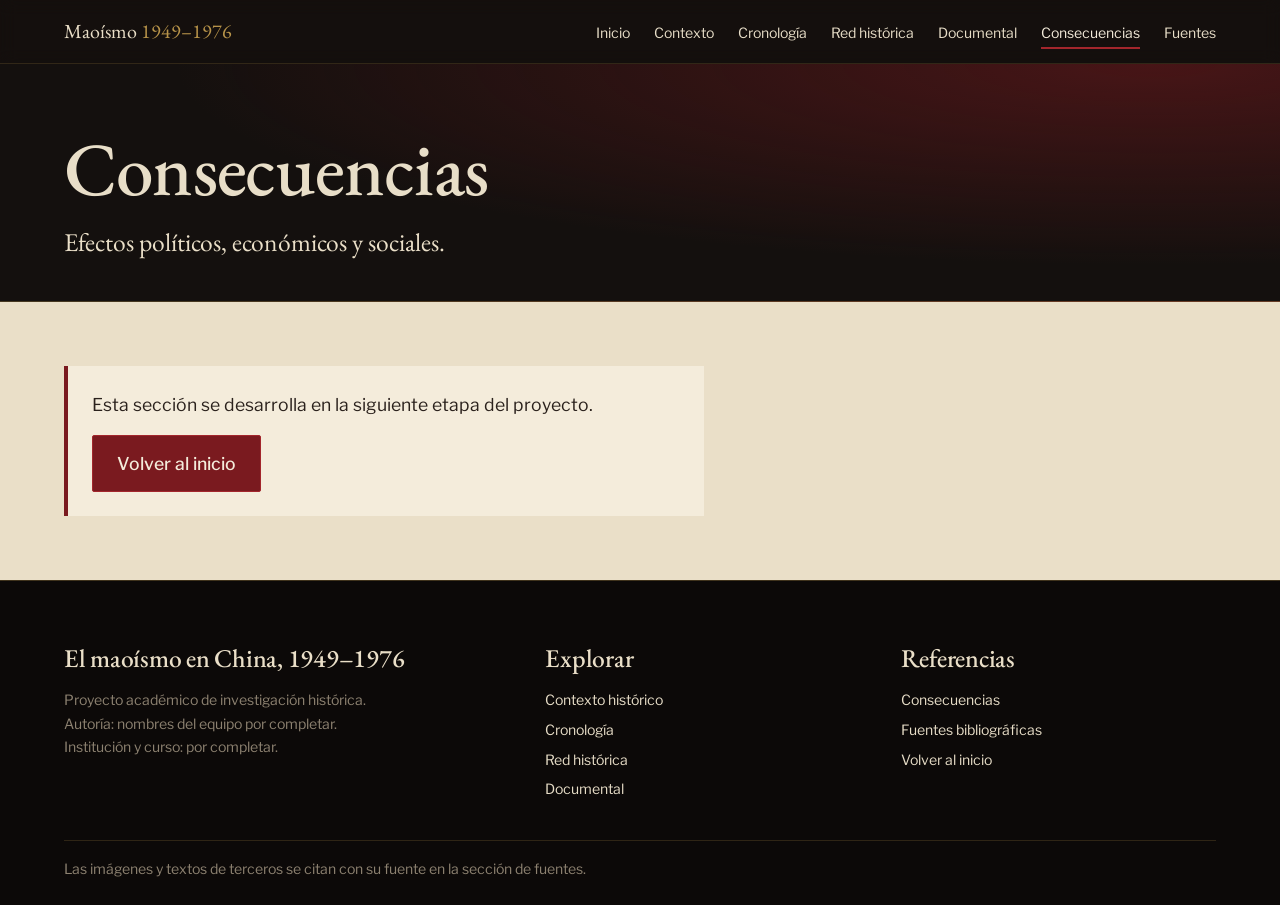
==== pages/consecuencias.html @ f31cc12b "feat: New estructure" ====
<!DOCTYPE html>
<html lang="es">
<head>
  <meta charset="UTF-8">
  <meta name="viewport" content="width=device-width, initial-scale=1">
  <title>Consecuencias | El maoísmo en China, 1949–1976</title>
  <link rel="stylesheet" href="../css/base/variables.css">
  <link rel="stylesheet" href="../css/base/reset.css">
  <link rel="stylesheet" href="../css/base/typography.css">
  <link rel="stylesheet" href="../css/layout/grid.css">
  <link rel="stylesheet" href="../css/layout/header.css">
  <link rel="stylesheet" href="../css/layout/navigation.css">
  <link rel="stylesheet" href="../css/layout/footer.css">
  <link rel="stylesheet" href="../css/components/buttons.css">
  <link rel="stylesheet" href="../css/pages/interior.css">
  <link rel="stylesheet" href="../css/responsive.css">
</head>
<body data-page="consecuencias" data-root="../">
  <div id="site-header"></div>
  <main id="contenido">
    <header class="page-head">
      <div class="container">
        <h1>Consecuencias</h1>
        <p class="lede">Efectos políticos, económicos y sociales.</p>
      </div>
    </header>
    <section class="section surface-light">
      <div class="container">
        <div class="pending-note">
          <p>Esta sección se desarrolla en la siguiente etapa del proyecto.</p>
          <a class="btn" href="../index.html">Volver al inicio</a>
        </div>
      </div>
    </section>
  </main>
  <div id="site-footer"></div>
  <script type="module" src="../js/main.js"></script>
</body>
</html>
---- css/base/variables.css ----
:root {
  --ink: #14100e;
  --ink-soft: #231c19;
  --crimson: #7a1a1f;
  --crimson-bright: #a3262c;
  --paper: #eadfc8;
  --paper-light: #f4ecdb;
  --gold: #b8944a;
  --text-on-dark: #e8dec8;
  --text-on-light: #2a211c;
  --muted: #8d8271;

  --font-display: "EB Garamond", "Iowan Old Style", Georgia, serif;
  --font-body: "Libre Franklin", system-ui, -apple-system, "Segoe UI", sans-serif;

  --step--1: clamp(0.82rem, 0.8rem + 0.1vw, 0.9rem);
  --step-0: clamp(1rem, 0.96rem + 0.2vw, 1.1rem);
  --step-1: clamp(1.3rem, 1.2rem + 0.5vw, 1.6rem);
  --step-2: clamp(1.8rem, 1.5rem + 1.4vw, 2.6rem);
  --step-3: clamp(2.6rem, 1.9rem + 3.5vw, 5rem);

  --space-1: 0.5rem; --space-2: 1rem; --space-3: 1.5rem;
  --space-4: 2.5rem; --space-5: 4rem; --space-6: 7rem;
  --maxw: 72rem;
  --header-h: 4rem;
  --ease: cubic-bezier(.22,.61,.36,1);
}
---- css/base/typography.css ----
@import url("https://fonts.googleapis.com/css2?family=EB+Garamond:ital,wght@0,400;0,500;0,700;1,400&family=Libre+Franklin:wght@400;500;600&display=swap");

body { font-family: var(--font-body); font-size: var(--step-0); line-height: 1.65; background: var(--ink); color: var(--text-on-dark); }
h1, h2, h3 { font-family: var(--font-display); font-weight: 500; line-height: 1.08; letter-spacing: -0.01em; }
h1 { font-size: var(--step-3); }
h2 { font-size: var(--step-2); }
h3 { font-size: var(--step-1); }
.lede { font-family: var(--font-display); font-size: var(--step-1); line-height: 1.4; max-width: 40ch; }
.prose { max-width: 62ch; }
.prose p + p { margin-top: var(--space-2); }
.muted { color: var(--muted); font-size: var(--step--1); }
---- css/layout/grid.css ----
.container { width: min(100% - 2.5rem, var(--maxw)); margin-inline: auto; }
.surface-dark { background: var(--ink); color: var(--text-on-dark); }
.surface-light { background: var(--paper); color: var(--text-on-light); }
.section { padding-block: var(--space-5); }
.skip-link { position: absolute; left: -999px; top: 0; background: var(--gold); color: var(--ink); padding: .5rem 1rem; z-index: 100; }
.skip-link:focus { left: 0; }
---- css/layout/header.css ----
.site-header { position: sticky; top: 0; z-index: 50; height: var(--header-h); background: rgba(20,16,14,.55); backdrop-filter: blur(8px); border-bottom: 1px solid rgba(184,148,74,.18); transition: background .35s var(--ease), border-color .35s var(--ease); }
.site-header.is-scrolled { background: rgba(20,16,14,.95); border-color: rgba(184,148,74,.35); }
.site-header .container { height: 100%; display: flex; align-items: center; justify-content: space-between; gap: var(--space-3); }
.brand { font-family: var(--font-display); font-size: 1.25rem; text-decoration: none; color: var(--paper); }
.brand span { color: var(--gold); }
---- css/layout/navigation.css ----
.nav-toggle { display: none; background: none; border: 1px solid var(--gold); padding: .4rem .8rem; border-radius: 2px; }
.nav-list { display: flex; gap: var(--space-3); }
.nav-list a { text-decoration: none; font-size: var(--step--1); padding: .4rem 0; border-bottom: 2px solid transparent; transition: border-color .25s var(--ease), color .25s var(--ease); }
.nav-list a:hover { color: var(--gold); }
.nav-list a[aria-current="page"] { border-color: var(--crimson-bright); color: var(--paper-light); }

@media (max-width: 52rem) {
  .nav-toggle { display: block; }
  .nav-list { position: absolute; top: var(--header-h); left: 0; right: 0; flex-direction: column; gap: 0; background: var(--ink-soft); padding: var(--space-2) 1.25rem var(--space-3); border-bottom: 1px solid var(--gold); display: none; }
  .nav-list.is-open { display: flex; }
  .nav-list a { padding: .8rem 0; }
}
---- css/layout/footer.css ----
.site-footer { background: #0c0908; border-top: 1px solid rgba(184,148,74,.3); padding-block: var(--space-5) var(--space-3); font-size: var(--step--1); color: var(--muted); }
.footer-grid { display: grid; gap: var(--space-4); grid-template-columns: 1.4fr 1fr 1fr; }
.site-footer h2 { font-size: var(--step-1); color: var(--paper); margin-bottom: var(--space-2); }
.site-footer li + li { margin-top: .4rem; }
.site-footer a { color: var(--text-on-dark); text-decoration: none; border-bottom: 1px solid transparent; transition: border-color .25s var(--ease), color .25s var(--ease); }
.site-footer a:hover { color: var(--gold); border-color: var(--gold); }
.footer-note { margin-top: var(--space-4); padding-top: var(--space-2); border-top: 1px solid rgba(184,148,74,.2); }
@media (max-width: 52rem) { .footer-grid { grid-template-columns: 1fr; gap: var(--space-3); } }
---- css/components/buttons.css ----
.btn { display: inline-block; padding: .8rem 1.5rem; background: var(--crimson); color: var(--paper-light); text-decoration: none; border: 1px solid var(--crimson-bright); border-radius: 2px; font-weight: 500; transition: background .25s var(--ease); }
.btn:hover { background: var(--crimson-bright); }
.btn--ghost { background: transparent; border-color: var(--gold); color: var(--gold); }
.btn--ghost:hover { background: rgba(184,148,74,.12); }
---- css/pages/interior.css ----
.page-head { padding-block: var(--space-5) var(--space-4); background: radial-gradient(ellipse at 90% 0%, rgba(122,26,31,.5), transparent 60%), var(--ink); border-bottom: 1px solid rgba(184,148,74,.3); }
.page-head h1 { font-size: var(--step-3); margin-bottom: var(--space-2); }
.page-head .lede { color: var(--paper); }
.pending-note { max-width: 40rem; padding: var(--space-3); background: var(--paper-light); border-left: 4px solid var(--crimson); }
.pending-note .btn { margin-top: var(--space-2); }
---- css/responsive.css ----
@media (max-width: 40rem) {
  .section { padding-block: var(--space-4); }
  .hero { padding-block: var(--space-5) var(--space-4); }
}
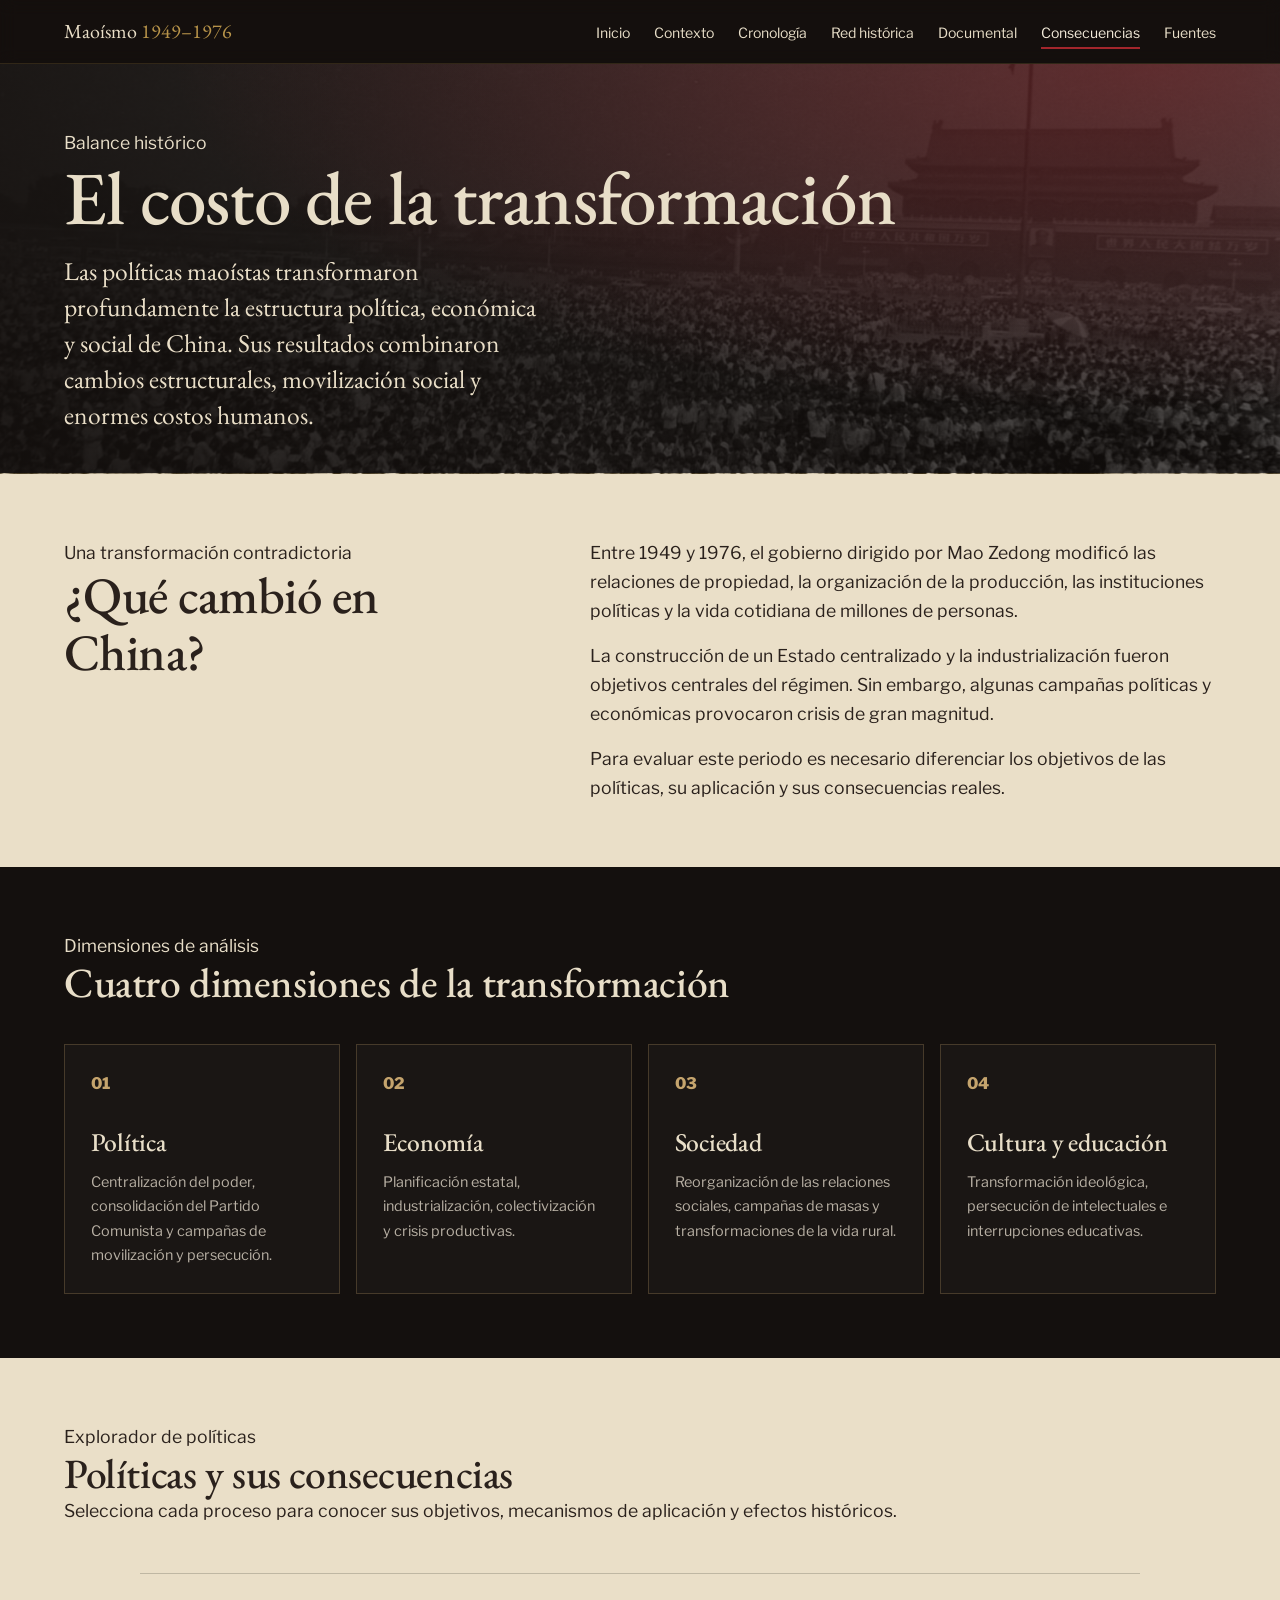
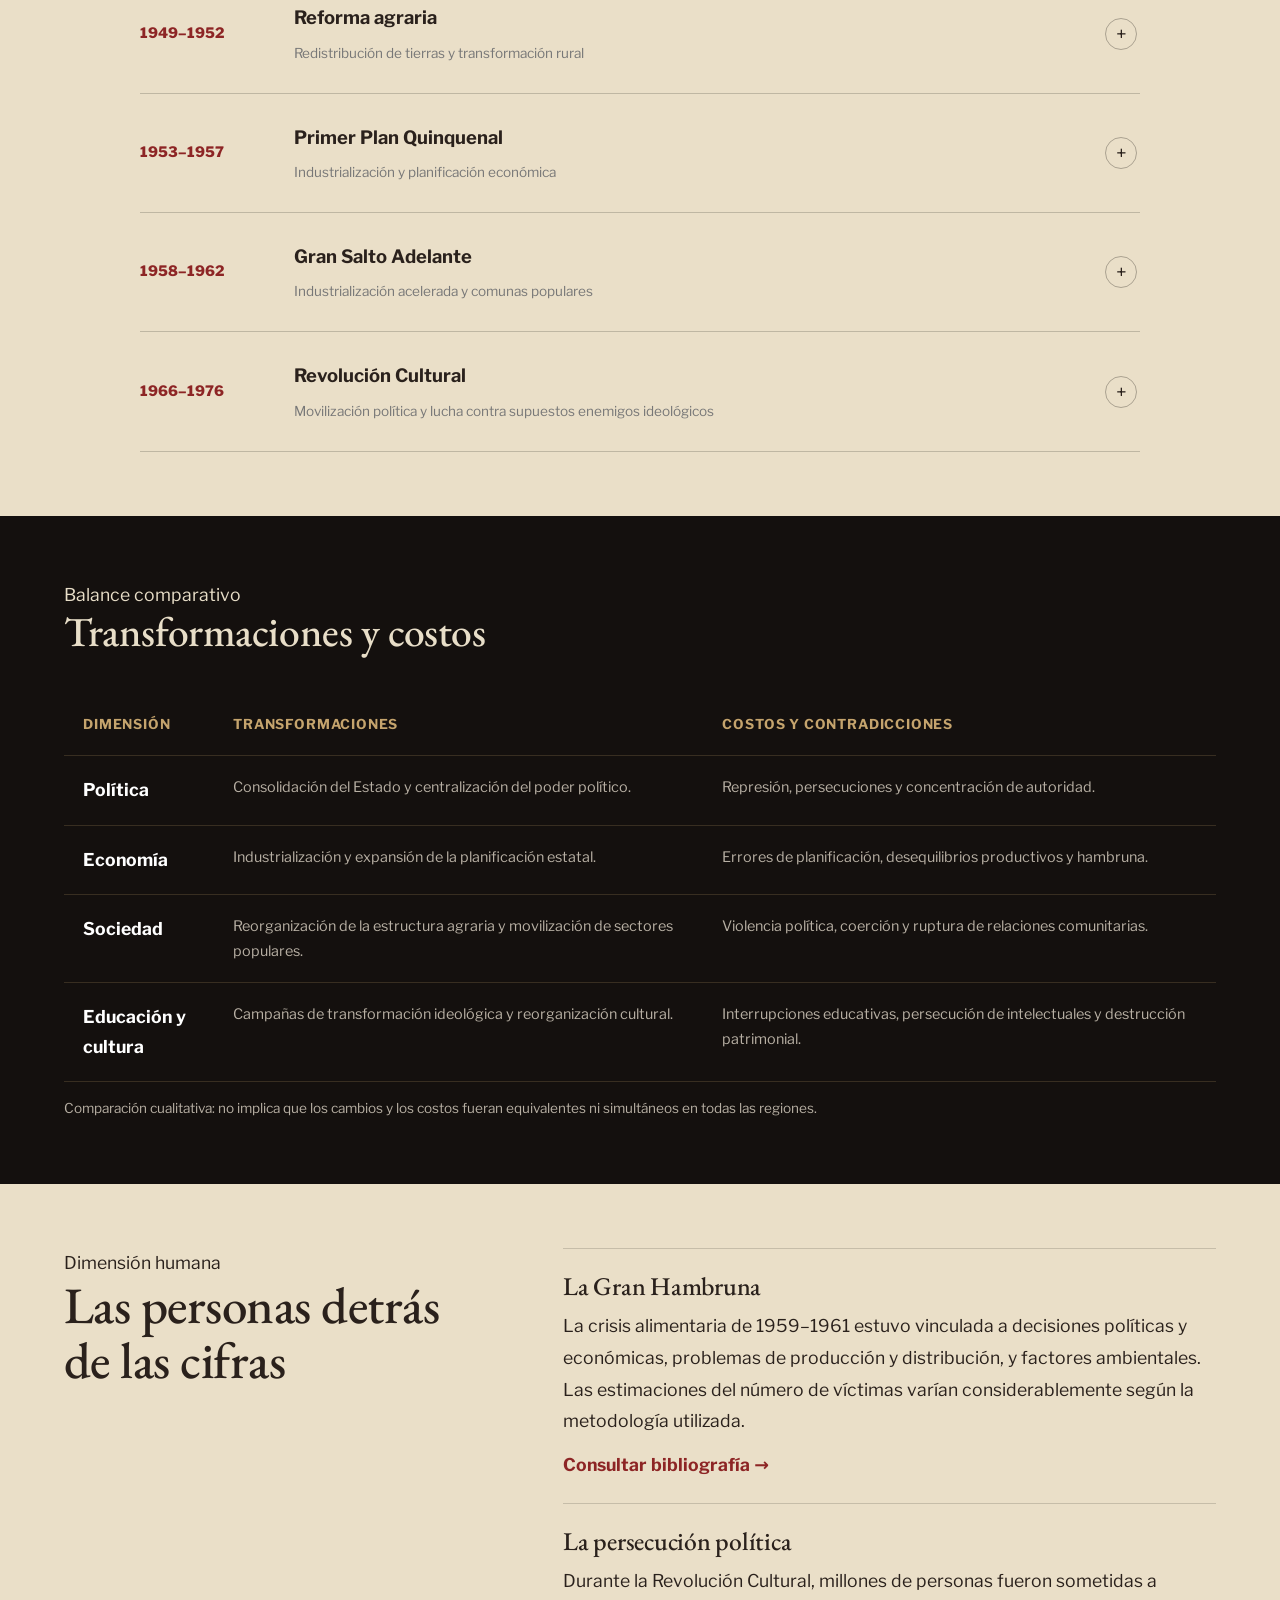
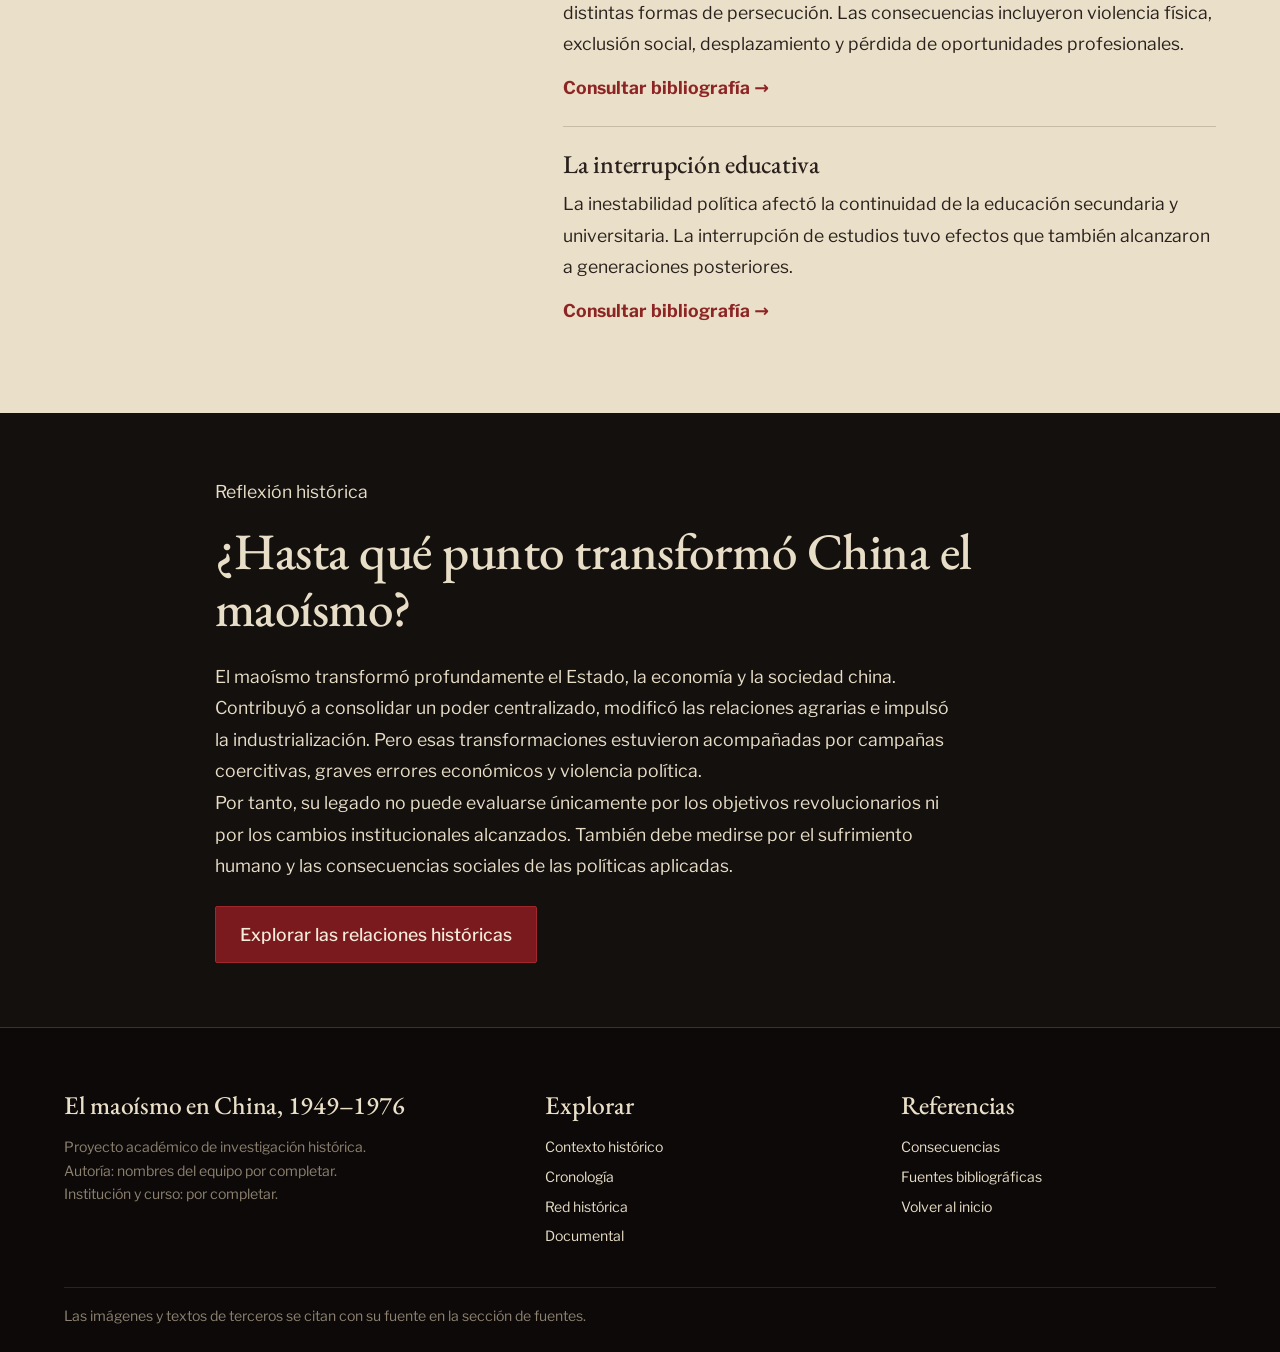
==== commit 7c927479: "feat: New modifications" ====
--- a/pages/consecuencias.html
+++ b/pages/consecuencias.html
@@ -3,37 +3,549 @@
 <head>
   <meta charset="UTF-8">
   <meta name="viewport" content="width=device-width, initial-scale=1">
+
   <title>Consecuencias | El maoísmo en China, 1949–1976</title>
+
+  <meta
+    name="description"
+    content="Análisis de las consecuencias políticas, económicas y sociales del maoísmo en China entre 1949 y 1976."
+  >
+
   <link rel="stylesheet" href="../css/base/variables.css">
   <link rel="stylesheet" href="../css/base/reset.css">
   <link rel="stylesheet" href="../css/base/typography.css">
+
   <link rel="stylesheet" href="../css/layout/grid.css">
   <link rel="stylesheet" href="../css/layout/header.css">
   <link rel="stylesheet" href="../css/layout/navigation.css">
   <link rel="stylesheet" href="../css/layout/footer.css">
+
   <link rel="stylesheet" href="../css/components/buttons.css">
+
   <link rel="stylesheet" href="../css/pages/interior.css">
+  <link rel="stylesheet" href="../css/pages/consecuencias.css">
+
   <link rel="stylesheet" href="../css/responsive.css">
 </head>
+
 <body data-page="consecuencias" data-root="../">
+
   <div id="site-header"></div>
+
   <main id="contenido">
-    <header class="page-head">
+
+    <!-- ENCABEZADO -->
+    <header class="page-head consequences-header">
       <div class="container">
-        <h1>Consecuencias</h1>
-        <p class="lede">Efectos políticos, económicos y sociales.</p>
+
+        <span class="section-kicker">Balance histórico</span>
+
+        <h1>El costo de la transformación</h1>
+
+        <p class="lede">
+          Las políticas maoístas transformaron profundamente
+          la estructura política, económica y social de China.
+          Sus resultados combinaron cambios estructurales,
+          movilización social y enormes costos humanos.
+        </p>
+
       </div>
     </header>
+
+    <!-- INTRODUCCIÓN -->
     <section class="section surface-light">
+      <div class="container consequences-intro">
+
+        <div>
+          <span class="section-kicker">Una transformación contradictoria</span>
+          <h2>¿Qué cambió en China?</h2>
+        </div>
+
+        <div class="prose">
+          <p>
+            Entre 1949 y 1976, el gobierno dirigido por Mao Zedong
+            modificó las relaciones de propiedad, la organización
+            de la producción, las instituciones políticas y la vida
+            cotidiana de millones de personas.
+          </p>
+
+          <p>
+            La construcción de un Estado centralizado y la
+            industrialización fueron objetivos centrales del régimen.
+            Sin embargo, algunas campañas políticas y económicas
+            provocaron crisis de gran magnitud.
+          </p>
+
+          <p>
+            Para evaluar este periodo es necesario diferenciar
+            los objetivos de las políticas, su aplicación y sus
+            consecuencias reales.
+          </p>
+        </div>
+
+      </div>
+    </section>
+
+    <!-- INDICADORES DE ANÁLISIS -->
+    <section class="section surface-dark">
       <div class="container">
-        <div class="pending-note">
-          <p>Esta sección se desarrolla en la siguiente etapa del proyecto.</p>
-          <a class="btn" href="../index.html">Volver al inicio</a>
-        </div>
+
+        <div class="section-head">
+          <span class="section-kicker">Dimensiones de análisis</span>
+          <h2>Cuatro dimensiones de la transformación</h2>
+        </div>
+
+        <div class="impact-grid">
+
+          <article class="impact-card">
+            <span class="impact-symbol">01</span>
+            <h3>Política</h3>
+            <p>
+              Centralización del poder, consolidación del Partido
+              Comunista y campañas de movilización y persecución.
+            </p>
+          </article>
+
+          <article class="impact-card">
+            <span class="impact-symbol">02</span>
+            <h3>Economía</h3>
+            <p>
+              Planificación estatal, industrialización,
+              colectivización y crisis productivas.
+            </p>
+          </article>
+
+          <article class="impact-card">
+            <span class="impact-symbol">03</span>
+            <h3>Sociedad</h3>
+            <p>
+              Reorganización de las relaciones sociales,
+              campañas de masas y transformaciones de la vida rural.
+            </p>
+          </article>
+
+          <article class="impact-card">
+            <span class="impact-symbol">04</span>
+            <h3>Cultura y educación</h3>
+            <p>
+              Transformación ideológica, persecución de intelectuales
+              e interrupciones educativas.
+            </p>
+          </article>
+
+        </div>
+
       </div>
     </section>
+
+    <!-- EXPLORADOR DE POLÍTICAS -->
+    <section class="section surface-light" id="explorador">
+
+      <div class="container">
+
+        <div class="section-head">
+          <span class="section-kicker">Explorador de políticas</span>
+          <h2>Políticas y sus consecuencias</h2>
+          <p>
+            Selecciona cada proceso para conocer sus objetivos,
+            mecanismos de aplicación y efectos históricos.
+          </p>
+        </div>
+
+        <div class="policy-explorer">
+
+          <!-- REFORMA AGRARIA -->
+          <details class="policy-item">
+            <summary>
+              <span class="policy-date">1949–1952</span>
+
+              <span class="policy-title">
+                Reforma agraria
+                <small>Redistribución de tierras y transformación rural</small>
+              </span>
+
+              <span class="policy-arrow" aria-hidden="true">+</span>
+            </summary>
+
+            <div class="policy-content">
+
+              <div class="policy-column">
+                <span class="policy-label">Objetivo</span>
+                <p>
+                  Eliminar la propiedad terrateniente tradicional
+                  y redistribuir la tierra entre sectores campesinos.
+                </p>
+              </div>
+
+              <div class="policy-column">
+                <span class="policy-label">Aplicación</span>
+                <p>
+                  Confiscación y redistribución de propiedades,
+                  clasificación de la población rural y campañas
+                  de lucha de clases.
+                </p>
+              </div>
+
+              <div class="policy-column">
+                <span class="policy-label">Consecuencias</span>
+                <p>
+                  Modificación de las relaciones de propiedad y
+                  acceso a la tierra para numerosos campesinos.
+                  El proceso también estuvo acompañado de violencia,
+                  ejecuciones y persecución de personas clasificadas
+                  como terratenientes o enemigos de clase.
+                </p>
+              </div>
+
+              <p class="policy-assessment">
+                Balance: transformación de la estructura agraria,
+                acompañada de coerción y violencia política.
+              </p>
+
+            </div>
+          </details>
+
+          <!-- PRIMER PLAN QUINQUENAL -->
+          <details class="policy-item">
+            <summary>
+              <span class="policy-date">1953–1957</span>
+
+              <span class="policy-title">
+                Primer Plan Quinquenal
+                <small>Industrialización y planificación económica</small>
+              </span>
+
+              <span class="policy-arrow" aria-hidden="true">+</span>
+            </summary>
+
+            <div class="policy-content">
+
+              <div class="policy-column">
+                <span class="policy-label">Objetivo</span>
+                <p>
+                  Acelerar la industrialización y fortalecer
+                  la capacidad productiva del Estado.
+                </p>
+              </div>
+
+              <div class="policy-column">
+                <span class="policy-label">Aplicación</span>
+                <p>
+                  Planificación centralizada, inversión en industria
+                  pesada y adopción de elementos del modelo soviético.
+                </p>
+              </div>
+
+              <div class="policy-column">
+                <span class="policy-label">Consecuencias</span>
+                <p>
+                  Expansión de la industria y fortalecimiento
+                  de las instituciones económicas estatales.
+                  La prioridad industrial también reforzó
+                  las desigualdades entre el campo y la ciudad.
+                </p>
+              </div>
+
+              <p class="policy-assessment">
+                Balance: avances en industrialización y capacidad
+                estatal, con una economía cada vez más planificada.
+              </p>
+
+            </div>
+          </details>
+
+          <!-- GRAN SALTO -->
+          <details class="policy-item">
+            <summary>
+              <span class="policy-date">1958–1962</span>
+
+              <span class="policy-title">
+                Gran Salto Adelante
+                <small>Industrialización acelerada y comunas populares</small>
+              </span>
+
+              <span class="policy-arrow" aria-hidden="true">+</span>
+            </summary>
+
+            <div class="policy-content">
+
+              <div class="policy-column">
+                <span class="policy-label">Objetivo</span>
+                <p>
+                  Acelerar el desarrollo económico y superar
+                  rápidamente el atraso industrial y agrícola.
+                </p>
+              </div>
+
+              <div class="policy-column">
+                <span class="policy-label">Aplicación</span>
+                <p>
+                  Creación de comunas populares, movilización
+                  masiva de trabajadores, metas de producción
+                  excesivas y desvío de recursos agrícolas
+                  hacia la industrialización.
+                </p>
+              </div>
+
+              <div class="policy-column">
+                <span class="policy-label">Consecuencias</span>
+                <p>
+                  La caída de la producción agrícola, las
+                  requisiciones excesivas de grano, los problemas
+                  de planificación y otros factores contribuyeron
+                  a la Gran Hambruna de 1959–1961, que causó
+                  decenas de millones de muertes.
+                </p>
+              </div>
+
+              <p class="policy-assessment">
+                Balance: fracaso de una estrategia de transformación
+                acelerada y una de las mayores catástrofes
+                demográficas del siglo XX.
+              </p>
+
+            </div>
+          </details>
+
+          <!-- REVOLUCIÓN CULTURAL -->
+          <details class="policy-item">
+            <summary>
+              <span class="policy-date">1966–1976</span>
+
+              <span class="policy-title">
+                Revolución Cultural
+                <small>Movilización política y lucha contra supuestos enemigos ideológicos</small>
+              </span>
+
+              <span class="policy-arrow" aria-hidden="true">+</span>
+            </summary>
+
+            <div class="policy-content">
+
+              <div class="policy-column">
+                <span class="policy-label">Objetivo</span>
+                <p>
+                  Mao buscó combatir las tendencias que consideraba
+                  revisionistas y recuperar su autoridad dentro
+                  del Partido y del Estado.
+                </p>
+              </div>
+
+              <div class="policy-column">
+                <span class="policy-label">Aplicación</span>
+                <p>
+                  Movilización de los Guardias Rojos, campañas
+                  de crítica y persecución, purgas políticas
+                  y ataques contra instituciones y figuras
+                  consideradas contrarrevolucionarias.
+                </p>
+              </div>
+
+              <div class="policy-column">
+                <span class="policy-label">Consecuencias</span>
+                <p>
+                  Persecución política, violencia, alteración
+                  de las instituciones, daños al patrimonio
+                  cultural y graves interrupciones educativas.
+                  La inestabilidad afectó también a la administración
+                  y la actividad económica.
+                </p>
+              </div>
+
+              <p class="policy-assessment">
+                Balance: profunda convulsión política y social,
+                con consecuencias que se extendieron más allá
+                de la muerte de Mao en 1976.
+              </p>
+
+            </div>
+          </details>
+
+        </div>
+
+      </div>
+    </section>
+
+    <!-- COMPARACIÓN -->
+    <section class="section surface-dark">
+      <div class="container">
+
+        <div class="section-head">
+          <span class="section-kicker">Balance comparativo</span>
+          <h2>Transformaciones y costos</h2>
+        </div>
+
+        <div class="comparison-table-wrapper">
+
+          <table class="comparison-table">
+
+            <thead>
+              <tr>
+                <th>Dimensión</th>
+                <th>Transformaciones</th>
+                <th>Costos y contradicciones</th>
+              </tr>
+            </thead>
+
+            <tbody>
+              <tr>
+                <th>Política</th>
+                <td>
+                  Consolidación del Estado y centralización
+                  del poder político.
+                </td>
+                <td>
+                  Represión, persecuciones y concentración
+                  de autoridad.
+                </td>
+              </tr>
+
+              <tr>
+                <th>Economía</th>
+                <td>
+                  Industrialización y expansión de la
+                  planificación estatal.
+                </td>
+                <td>
+                  Errores de planificación, desequilibrios
+                  productivos y hambruna.
+                </td>
+              </tr>
+
+              <tr>
+                <th>Sociedad</th>
+                <td>
+                  Reorganización de la estructura agraria
+                  y movilización de sectores populares.
+                </td>
+                <td>
+                  Violencia política, coerción y ruptura
+                  de relaciones comunitarias.
+                </td>
+              </tr>
+
+              <tr>
+                <th>Educación y cultura</th>
+                <td>
+                  Campañas de transformación ideológica
+                  y reorganización cultural.
+                </td>
+                <td>
+                  Interrupciones educativas, persecución
+                  de intelectuales y destrucción patrimonial.
+                </td>
+              </tr>
+            </tbody>
+
+          </table>
+
+        </div>
+
+        <p class="table-note">
+          Comparación cualitativa: no implica que los cambios
+          y los costos fueran equivalentes ni simultáneos
+          en todas las regiones.
+        </p>
+
+      </div>
+    </section>
+
+    <!-- COSTOS HUMANOS -->
+    <section class="section surface-light">
+      <div class="container human-costs">
+
+        <div>
+          <span class="section-kicker">Dimensión humana</span>
+          <h2>Las personas detrás de las cifras</h2>
+        </div>
+
+        <div class="human-cost-content">
+
+          <article>
+            <h3>La Gran Hambruna</h3>
+            <p>
+              La crisis alimentaria de 1959–1961 estuvo vinculada
+              a decisiones políticas y económicas, problemas
+              de producción y distribución, y factores ambientales.
+              Las estimaciones del número de víctimas varían
+              considerablemente según la metodología utilizada.
+            </p>
+            <a href="fuentes.html">
+              Consultar bibliografía →
+            </a>
+          </article>
+
+          <article>
+            <h3>La persecución política</h3>
+            <p>
+              Durante la Revolución Cultural, millones de personas
+              fueron sometidas a distintas formas de persecución.
+              Las consecuencias incluyeron violencia física,
+              exclusión social, desplazamiento y pérdida de
+              oportunidades profesionales.
+            </p>
+            <a href="fuentes.html">
+              Consultar bibliografía →
+            </a>
+          </article>
+
+          <article>
+            <h3>La interrupción educativa</h3>
+            <p>
+              La inestabilidad política afectó la continuidad
+              de la educación secundaria y universitaria.
+              La interrupción de estudios tuvo efectos que
+              también alcanzaron a generaciones posteriores.
+            </p>
+            <a href="fuentes.html">
+              Consultar bibliografía →
+            </a>
+          </article>
+
+        </div>
+
+      </div>
+    </section>
+
+    <!-- CONCLUSIÓN -->
+    <section class="section surface-dark">
+      <div class="container consequences-conclusion">
+
+        <span class="section-kicker">Reflexión histórica</span>
+
+        <h2>
+          ¿Hasta qué punto transformó China el maoísmo?
+        </h2>
+
+        <p>
+          El maoísmo transformó profundamente el Estado, la economía
+          y la sociedad china. Contribuyó a consolidar un poder
+          centralizado, modificó las relaciones agrarias e impulsó
+          la industrialización. Pero esas transformaciones estuvieron
+          acompañadas por campañas coercitivas, graves errores
+          económicos y violencia política.
+        </p>
+
+        <p>
+          Por tanto, su legado no puede evaluarse únicamente
+          por los objetivos revolucionarios ni por los cambios
+          institucionales alcanzados. También debe medirse por
+          el sufrimiento humano y las consecuencias sociales
+          de las políticas aplicadas.
+        </p>
+
+        <a class="btn" href="red-historica.html">
+          Explorar las relaciones históricas
+        </a>
+
+      </div>
+    </section>
+
   </main>
+
   <div id="site-footer"></div>
+
   <script type="module" src="../js/main.js"></script>
+
 </body>
 </html>
--- a/css/pages/interior.css
+++ b/css/pages/interior.css
@@ -1,5 +1,79 @@
-.page-head { padding-block: var(--space-5) var(--space-4); background: radial-gradient(ellipse at 90% 0%, rgba(122,26,31,.5), transparent 60%), var(--ink); border-bottom: 1px solid rgba(184,148,74,.3); }
+.page-head {
+  padding-block: var(--space-5) var(--space-4);
+  background:
+    radial-gradient(
+      ellipse at 90% 0%,
+      rgba(122, 26, 31, .5),
+      transparent 60%
+    ),
+    linear-gradient(
+      90deg,
+      rgba(20, 16, 14, .94),
+      rgba(20, 16, 14, .72)
+    ),
+    url("../../assets/images/backgrounds/background_2.jpg");
+
+  background-size: cover;
+  background-position: center 45%;
+  background-repeat: no-repeat;
+
+  border-bottom: 1px solid rgba(184, 148, 74, .3);
+}
 .page-head h1 { font-size: var(--step-3); margin-bottom: var(--space-2); }
 .page-head .lede { color: var(--paper); }
 .pending-note { max-width: 40rem; padding: var(--space-3); background: var(--paper-light); border-left: 4px solid var(--crimson); }
 .pending-note .btn { margin-top: var(--space-2); }
+
+/* DOCUMENTOS HISTÓRICOS */
+
+.document-gallery {
+  display: grid;
+  grid-template-columns: repeat(3, minmax(0, 1fr));
+  gap: 1.5rem;
+  margin-block: 2.5rem;
+}
+
+.document-card {
+  padding: 1rem;
+  background: var(--paper-light);
+  border: 1px solid rgba(184, 148, 74, .3);
+}
+
+.document-card img {
+  display: block;
+  width: 100%;
+  height: 260px;
+  object-fit: contain;
+  background: #e8e4dc;
+  margin-bottom: 1rem;
+}
+
+.document-card h3 {
+  color: var(--crimson);
+  margin-bottom: .5rem;
+}
+
+.document-card p {
+  color: var(--text-on-light);
+  font-size: .9rem;
+  line-height: 1.6;
+}
+
+.document-reference {
+  display: block;
+  margin-top: 1rem;
+  font-size: .8rem;
+  color: #777;
+  border-top: 1px solid rgba(0, 0, 0, .15);
+  padding-top: .7rem;
+}
+
+@media (max-width: 52rem) {
+  .document-gallery {
+    grid-template-columns: 1fr;
+  }
+
+  .document-card img {
+    height: 220px;
+  }
+}
--- a/css/pages/consecuencias.css
+++ b/css/pages/consecuencias.css
@@ -0,0 +1,339 @@
+
+/* =========================================
+   CONSECUENCIAS DEL MAOÍSMO
+========================================= */
+
+.consequences-header {
+  position: relative;
+}
+
+.consequences-intro {
+  display: grid;
+  grid-template-columns: 0.85fr 1.15fr;
+  gap: 4rem;
+  align-items: start;
+}
+
+.consequences-intro h2 {
+  font-size: clamp(2rem, 4vw, 3.2rem);
+  line-height: 1.1;
+}
+
+/* DIMENSIONES */
+
+.impact-grid {
+  display: grid;
+  grid-template-columns: repeat(4, minmax(0, 1fr));
+  gap: 1rem;
+  margin-top: 2.5rem;
+}
+
+.impact-card {
+  min-height: 250px;
+  padding: 1.6rem;
+  border: 1px solid rgba(197, 164, 109, 0.25);
+  background: rgba(255, 255, 255, 0.025);
+}
+
+.impact-symbol {
+  display: block;
+  margin-bottom: 2rem;
+  color: var(--color-accent, #c5a46d);
+  font-size: 1rem;
+  font-weight: 800;
+}
+
+.impact-card h3 {
+  margin-bottom: 0.8rem;
+}
+
+.impact-card p {
+  color: var(--color-muted, #b8b0a4);
+  font-size: 0.9rem;
+  line-height: 1.7;
+}
+
+/* EXPLORADOR */
+
+.policy-explorer {
+  max-width: 1000px;
+  margin: 3rem auto 0;
+  border-top: 1px solid rgba(23, 21, 19, 0.2);
+}
+
+.policy-item {
+  border-bottom: 1px solid rgba(23, 21, 19, 0.2);
+}
+
+.policy-item summary {
+  display: grid;
+  grid-template-columns: 130px 1fr 35px;
+  gap: 1.5rem;
+  align-items: center;
+  padding: 1.8rem 0;
+  cursor: pointer;
+  list-style: none;
+}
+
+.policy-item summary::-webkit-details-marker {
+  display: none;
+}
+
+.policy-date {
+  color: var(--color-accent, #8d2525);
+  font-size: 0.9rem;
+  font-weight: 800;
+}
+
+.policy-title {
+  font-size: 1.15rem;
+  font-weight: 700;
+}
+
+.policy-title small {
+  display: block;
+  margin-top: 0.5rem;
+  color: var(--color-muted, #777);
+  font-size: 0.85rem;
+  font-weight: 400;
+}
+
+.policy-arrow {
+  display: grid;
+  place-items: center;
+  width: 32px;
+  height: 32px;
+  border: 1px solid rgba(23, 21, 19, 0.3);
+  border-radius: 50%;
+  font-size: 1.2rem;
+  transition: transform 180ms ease;
+}
+
+.policy-item[open] .policy-arrow {
+  transform: rotate(45deg);
+}
+
+.policy-item summary:focus-visible {
+  outline: 2px solid var(--color-accent, #8d2525);
+  outline-offset: 5px;
+}
+
+.policy-content {
+  display: grid;
+  grid-template-columns: repeat(3, minmax(0, 1fr));
+  gap: 1.5rem;
+  padding: 0 0 2rem 130px;
+  animation: policy-reveal 180ms ease;
+}
+
+@keyframes policy-reveal {
+  from {
+    opacity: 0;
+    transform: translateY(-5px);
+  }
+
+  to {
+    opacity: 1;
+    transform: translateY(0);
+  }
+}
+
+.policy-label {
+  display: block;
+  margin-bottom: 0.7rem;
+  color: var(--color-accent, #8d2525);
+  font-size: 0.78rem;
+  font-weight: 800;
+  letter-spacing: 0.1em;
+  text-transform: uppercase;
+}
+
+.policy-column p {
+  font-size: 0.9rem;
+  line-height: 1.75;
+}
+
+.policy-assessment {
+  grid-column: 1 / -1;
+  margin-top: 0.5rem;
+  padding: 1rem 1.2rem;
+  border-left: 3px solid var(--color-accent, #8d2525);
+  background: rgba(141, 37, 37, 0.06);
+  font-size: 0.9rem;
+  line-height: 1.6;
+}
+
+/* TABLA COMPARATIVA */
+
+.comparison-table-wrapper {
+  width: 100%;
+  overflow-x: auto;
+  margin-top: 2.5rem;
+}
+
+.comparison-table {
+  width: 100%;
+  min-width: 650px;
+  border-collapse: collapse;
+  text-align: left;
+}
+
+.comparison-table th,
+.comparison-table td {
+  padding: 1.2rem;
+  border-bottom: 1px solid rgba(197, 164, 109, 0.2);
+  vertical-align: top;
+  line-height: 1.7;
+}
+
+.comparison-table thead th {
+  color: var(--color-accent, #c5a46d);
+  font-size: 0.85rem;
+  letter-spacing: 0.06em;
+  text-transform: uppercase;
+}
+
+.comparison-table tbody th {
+  width: 150px;
+  color: #fff;
+}
+
+.comparison-table td {
+  color: var(--color-muted, #b8b0a4);
+  font-size: 0.9rem;
+}
+
+.table-note {
+  margin-top: 1rem;
+  color: var(--color-muted, #b8b0a4);
+  font-size: 0.85rem;
+  line-height: 1.6;
+}
+
+/* COSTOS HUMANOS */
+
+.human-costs {
+  display: grid;
+  grid-template-columns: 0.8fr 1.2fr;
+  gap: 4rem;
+}
+
+.human-costs h2 {
+  max-width: 400px;
+  font-size: clamp(2rem, 4vw, 3.2rem);
+}
+
+.human-cost-content article {
+  padding: 1.5rem 0;
+  border-top: 1px solid rgba(23, 21, 19, 0.17);
+}
+
+.human-cost-content h3 {
+  margin-bottom: 0.6rem;
+}
+
+.human-cost-content p {
+  max-width: 700px;
+  line-height: 1.8;
+}
+
+.human-cost-content a {
+  display: inline-block;
+  margin-top: 0.8rem;
+  color: var(--color-accent, #8d2525);
+  font-weight: 700;
+  text-decoration: none;
+}
+
+.human-cost-content a:hover {
+  text-decoration: underline;
+}
+
+/* CONCLUSIÓN */
+
+.consequences-conclusion {
+  max-width: 850px;
+}
+
+.consequences-conclusion h2 {
+  max-width: 800px;
+  margin: 1rem 0 1.5rem;
+  font-size: clamp(2rem, 4vw, 3.5rem);
+  line-height: 1.12;
+}
+
+.consequences-conclusion p {
+  max-width: 750px;
+  line-height: 1.8;
+}
+
+.consequences-conclusion .btn {
+  margin-top: 1.5rem;
+}
+
+/* RESPONSIVE */
+
+@media (max-width: 1000px) {
+  .impact-grid {
+    grid-template-columns: repeat(2, minmax(0, 1fr));
+  }
+
+  .human-costs {
+    grid-template-columns: 1fr;
+    gap: 2rem;
+  }
+}
+
+@media (max-width: 700px) {
+  .consequences-intro {
+    grid-template-columns: 1fr;
+    gap: 1.5rem;
+  }
+
+  .policy-item summary {
+    grid-template-columns: 1fr 35px;
+    gap: 0.5rem;
+  }
+
+  .policy-date {
+    grid-column: 1 / -1;
+  }
+
+  .policy-title {
+    font-size: 1rem;
+  }
+
+  .policy-content {
+    grid-template-columns: 1fr;
+    gap: 1.3rem;
+    padding-left: 0;
+  }
+
+  .policy-assessment {
+    grid-column: auto;
+  }
+}
+
+@media (max-width: 480px) {
+  .impact-grid {
+    grid-template-columns: 1fr;
+  }
+
+  .impact-card {
+    min-height: auto;
+  }
+
+  .comparison-table th,
+  .comparison-table td {
+    padding: 0.9rem;
+  }
+}
+
+@media (prefers-reduced-motion: reduce) {
+  .policy-arrow,
+  .policy-content {
+    animation: none;
+    transition: none;
+  }
+}
+
